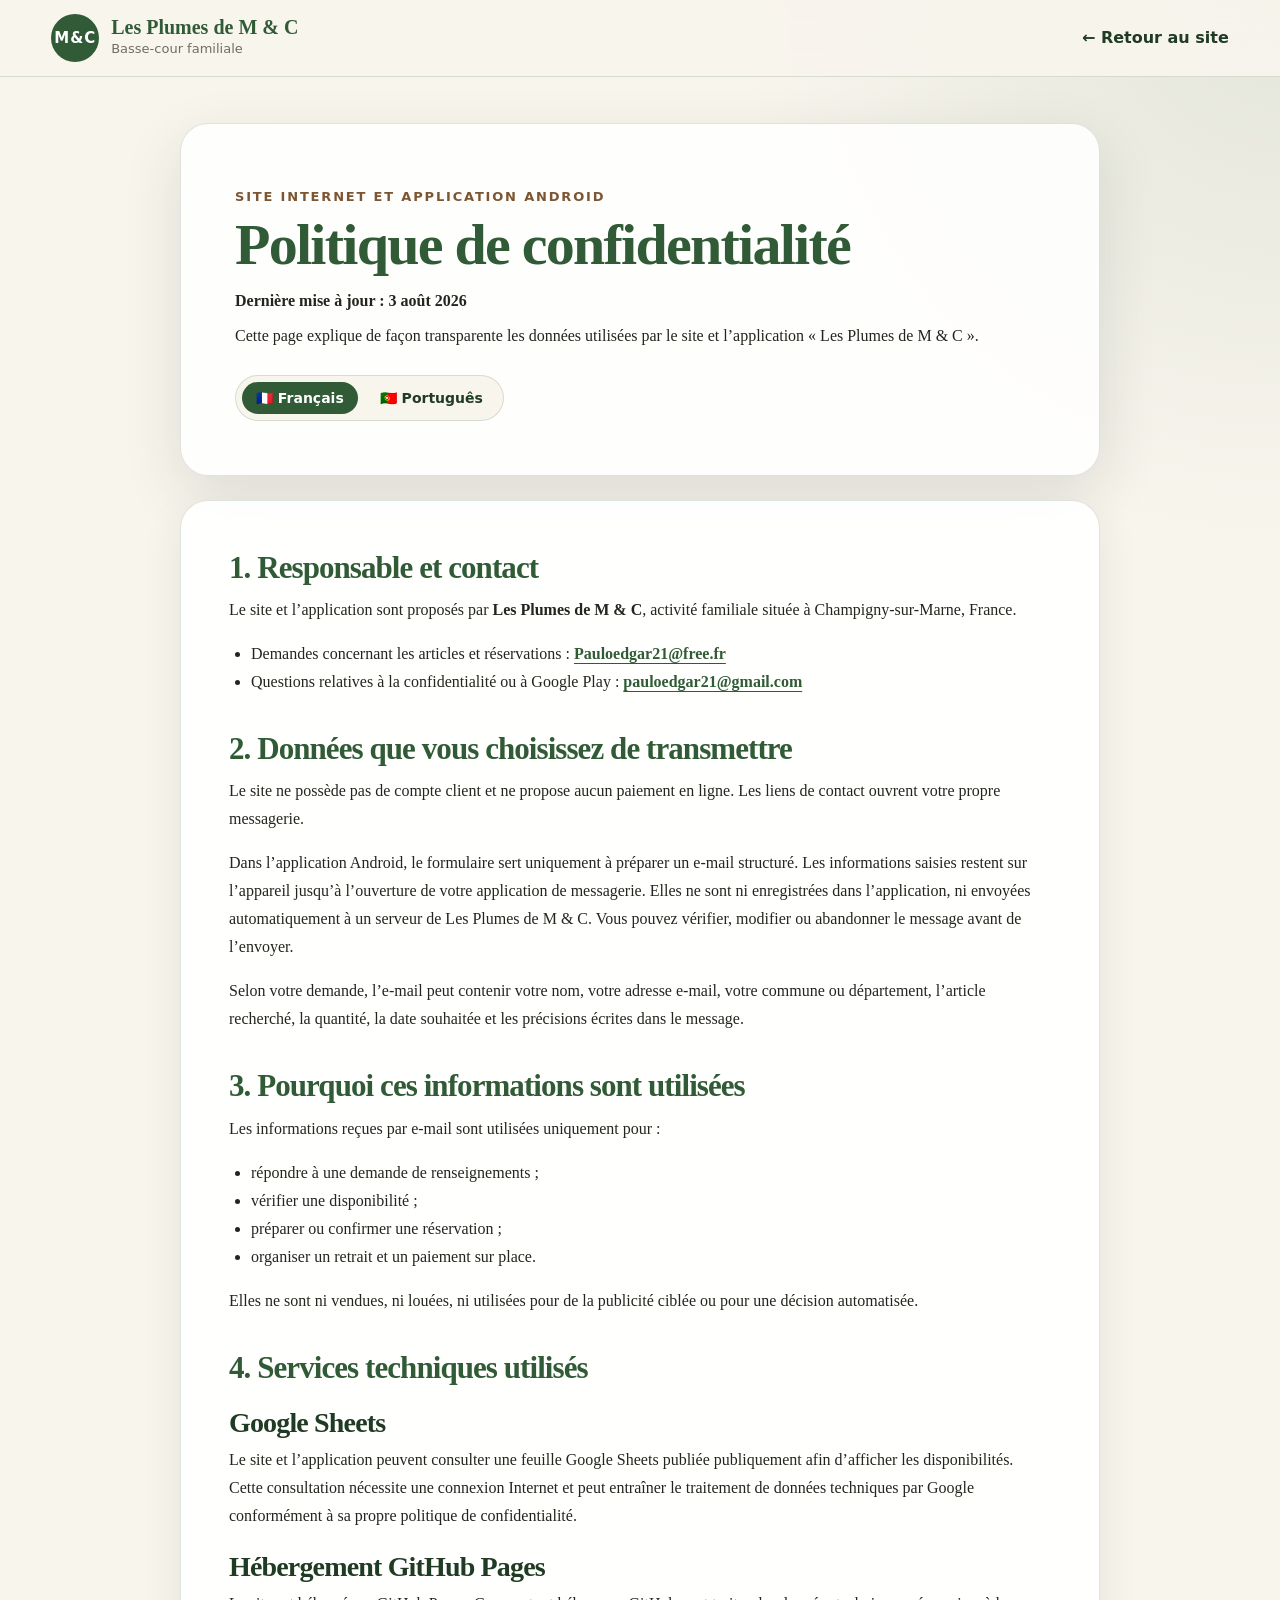
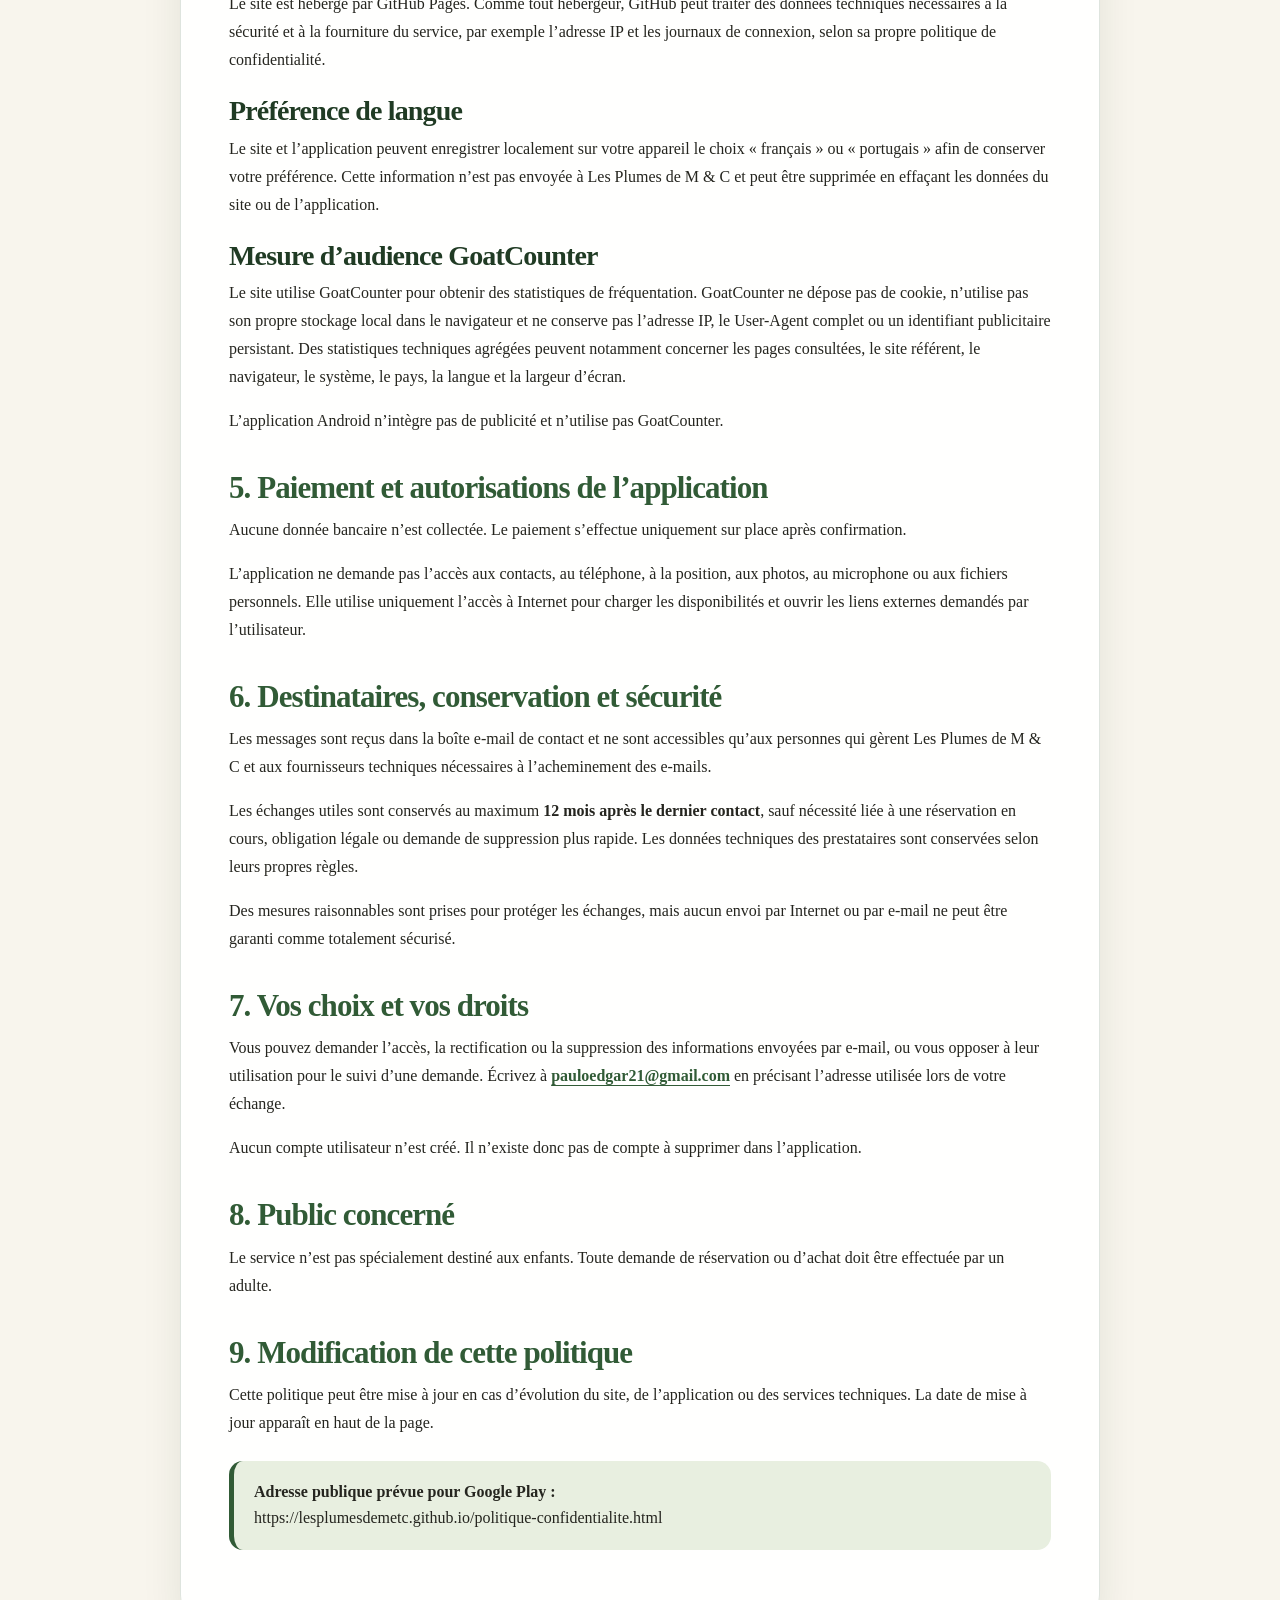
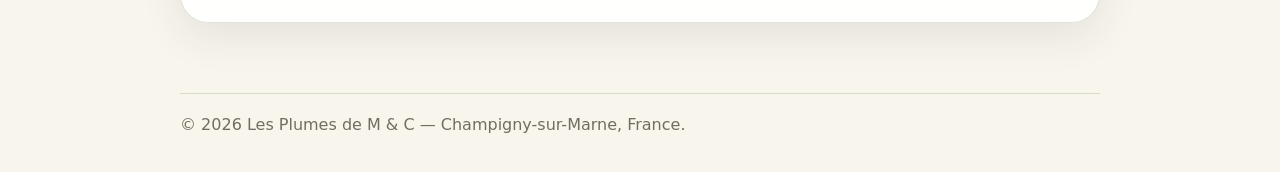
==== politique-confidentialite.html @ 10480d63 "Add files via upload politique de confidentialité" ====
<!doctype html>
<html lang="fr">
<head>
  <meta charset="utf-8">
  <meta name="viewport" content="width=device-width, initial-scale=1">
  <meta name="theme-color" content="#315b36">
  <title>Politique de confidentialité | Les Plumes de M & C</title>
  <meta name="description" content="Politique de confidentialité du site et de l’application Android Les Plumes de M & C.">
  <link rel="canonical" href="https://lesplumesdemetc.github.io/politique-confidentialite.html">
  <link rel="icon" href="assets/icons/favicon.png">
  <link rel="stylesheet" href="style.css">
</head>
<body class="privacy-body">
  <header class="site-header privacy-header">
    <a class="brand" href="index.html" aria-label="Retour au site Les Plumes de M & C">
      <span class="brand-mark">M&amp;C</span>
      <span>
        <strong>Les Plumes de M &amp; C</strong>
        <em>Basse-cour familiale</em>
      </span>
    </a>
    <a class="privacy-back-link" href="index.html">← Retour au site</a>
  </header>

  <main class="privacy-main">
    <section class="privacy-hero">
      <p class="eyebrow">Site internet et application Android</p>
      <h1>Politique de confidentialité</h1>
      <p><strong>Dernière mise à jour : 3 août 2026</strong></p>
      <p>Cette page explique de façon transparente les données utilisées par le site et l’application « Les Plumes de M &amp; C ».</p>
      <div class="privacy-language-switcher" aria-label="Choix de la langue">
        <button type="button" class="active" data-privacy-lang="fr" aria-pressed="true">🇫🇷 Français</button>
        <button type="button" data-privacy-lang="pt" aria-pressed="false">🇵🇹 Português</button>
      </div>
    </section>

    <article class="privacy-content privacy-section" data-privacy-section="fr">
      <h2>1. Responsable et contact</h2>
      <p>Le site et l’application sont proposés par <strong>Les Plumes de M &amp; C</strong>, activité familiale située à Champigny-sur-Marne, France.</p>
      <ul>
        <li>Demandes concernant les articles et réservations : <a href="mailto:Pauloedgar21@free.fr">Pauloedgar21@free.fr</a></li>
        <li>Questions relatives à la confidentialité ou à Google Play : <a href="mailto:pauloedgar21@gmail.com">pauloedgar21@gmail.com</a></li>
      </ul>

      <h2>2. Données que vous choisissez de transmettre</h2>
      <p>Le site ne possède pas de compte client et ne propose aucun paiement en ligne. Les liens de contact ouvrent votre propre messagerie.</p>
      <p>Dans l’application Android, le formulaire sert uniquement à préparer un e-mail structuré. Les informations saisies restent sur l’appareil jusqu’à l’ouverture de votre application de messagerie. Elles ne sont ni enregistrées dans l’application, ni envoyées automatiquement à un serveur de Les Plumes de M &amp; C. Vous pouvez vérifier, modifier ou abandonner le message avant de l’envoyer.</p>
      <p>Selon votre demande, l’e-mail peut contenir votre nom, votre adresse e-mail, votre commune ou département, l’article recherché, la quantité, la date souhaitée et les précisions écrites dans le message.</p>

      <h2>3. Pourquoi ces informations sont utilisées</h2>
      <p>Les informations reçues par e-mail sont utilisées uniquement pour :</p>
      <ul>
        <li>répondre à une demande de renseignements ;</li>
        <li>vérifier une disponibilité ;</li>
        <li>préparer ou confirmer une réservation ;</li>
        <li>organiser un retrait et un paiement sur place.</li>
      </ul>
      <p>Elles ne sont ni vendues, ni louées, ni utilisées pour de la publicité ciblée ou pour une décision automatisée.</p>

      <h2>4. Services techniques utilisés</h2>
      <h3>Google Sheets</h3>
      <p>Le site et l’application peuvent consulter une feuille Google Sheets publiée publiquement afin d’afficher les disponibilités. Cette consultation nécessite une connexion Internet et peut entraîner le traitement de données techniques par Google conformément à sa propre politique de confidentialité.</p>

      <h3>Hébergement GitHub Pages</h3>
      <p>Le site est hébergé par GitHub Pages. Comme tout hébergeur, GitHub peut traiter des données techniques nécessaires à la sécurité et à la fourniture du service, par exemple l’adresse IP et les journaux de connexion, selon sa propre politique de confidentialité.</p>

      <h3>Préférence de langue</h3>
      <p>Le site et l’application peuvent enregistrer localement sur votre appareil le choix « français » ou « portugais » afin de conserver votre préférence. Cette information n’est pas envoyée à Les Plumes de M &amp; C et peut être supprimée en effaçant les données du site ou de l’application.</p>

      <h3>Mesure d’audience GoatCounter</h3>
      <p>Le site utilise GoatCounter pour obtenir des statistiques de fréquentation. GoatCounter ne dépose pas de cookie, n’utilise pas son propre stockage local dans le navigateur et ne conserve pas l’adresse IP, le User-Agent complet ou un identifiant publicitaire persistant. Des statistiques techniques agrégées peuvent notamment concerner les pages consultées, le site référent, le navigateur, le système, le pays, la langue et la largeur d’écran.</p>
      <p>L’application Android n’intègre pas de publicité et n’utilise pas GoatCounter.</p>

      <h2>5. Paiement et autorisations de l’application</h2>
      <p>Aucune donnée bancaire n’est collectée. Le paiement s’effectue uniquement sur place après confirmation.</p>
      <p>L’application ne demande pas l’accès aux contacts, au téléphone, à la position, aux photos, au microphone ou aux fichiers personnels. Elle utilise uniquement l’accès à Internet pour charger les disponibilités et ouvrir les liens externes demandés par l’utilisateur.</p>

      <h2>6. Destinataires, conservation et sécurité</h2>
      <p>Les messages sont reçus dans la boîte e-mail de contact et ne sont accessibles qu’aux personnes qui gèrent Les Plumes de M &amp; C et aux fournisseurs techniques nécessaires à l’acheminement des e-mails.</p>
      <p>Les échanges utiles sont conservés au maximum <strong>12 mois après le dernier contact</strong>, sauf nécessité liée à une réservation en cours, obligation légale ou demande de suppression plus rapide. Les données techniques des prestataires sont conservées selon leurs propres règles.</p>
      <p>Des mesures raisonnables sont prises pour protéger les échanges, mais aucun envoi par Internet ou par e-mail ne peut être garanti comme totalement sécurisé.</p>

      <h2>7. Vos choix et vos droits</h2>
      <p>Vous pouvez demander l’accès, la rectification ou la suppression des informations envoyées par e-mail, ou vous opposer à leur utilisation pour le suivi d’une demande. Écrivez à <a href="mailto:pauloedgar21@gmail.com?subject=Demande%20relative%20aux%20donn%C3%A9es%20personnelles">pauloedgar21@gmail.com</a> en précisant l’adresse utilisée lors de votre échange.</p>
      <p>Aucun compte utilisateur n’est créé. Il n’existe donc pas de compte à supprimer dans l’application.</p>

      <h2>8. Public concerné</h2>
      <p>Le service n’est pas spécialement destiné aux enfants. Toute demande de réservation ou d’achat doit être effectuée par un adulte.</p>

      <h2>9. Modification de cette politique</h2>
      <p>Cette politique peut être mise à jour en cas d’évolution du site, de l’application ou des services techniques. La date de mise à jour apparaît en haut de la page.</p>

      <div class="privacy-callout">
        <strong>Adresse publique prévue pour Google Play :</strong><br>
        https://lesplumesdemetc.github.io/politique-confidentialite.html
      </div>
    </article>

    <article class="privacy-content privacy-section" data-privacy-section="pt" lang="pt" hidden>
      <h2>1. Responsável e contactos</h2>
      <p>O site e a aplicação são disponibilizados por <strong>Les Plumes de M &amp; C</strong>, uma atividade familiar situada em Champigny-sur-Marne, França.</p>
      <ul>
        <li>Pedidos sobre artigos e reservas: <a href="mailto:Pauloedgar21@free.fr">Pauloedgar21@free.fr</a></li>
        <li>Questões de privacidade ou Google Play: <a href="mailto:pauloedgar21@gmail.com">pauloedgar21@gmail.com</a></li>
      </ul>

      <h2>2. Dados que decide transmitir</h2>
      <p>O site não cria contas de cliente e não permite pagamentos online. Os links de contacto abrem a sua própria aplicação de e-mail.</p>
      <p>Na aplicação Android, o formulário serve apenas para preparar um e-mail estruturado. Os dados introduzidos permanecem no dispositivo até à abertura da sua aplicação de e-mail. Não são guardados na aplicação nem enviados automaticamente para um servidor de Les Plumes de M &amp; C. Pode rever, alterar ou cancelar a mensagem antes de a enviar.</p>
      <p>Conforme o pedido, o e-mail pode conter o seu nome, endereço de e-mail, localidade ou departamento, artigo pretendido, quantidade, data desejada e as informações escritas na mensagem.</p>

      <h2>3. Utilização das informações</h2>
      <p>As informações recebidas por e-mail são utilizadas apenas para responder, verificar disponibilidades, preparar ou confirmar uma reserva e organizar a recolha e o pagamento no local.</p>
      <p>Não são vendidas, alugadas, utilizadas para publicidade direcionada ou para decisões automatizadas.</p>

      <h2>4. Serviços técnicos utilizados</h2>
      <h3>Google Sheets</h3>
      <p>O site e a aplicação podem consultar uma folha Google Sheets publicada para apresentar as disponibilidades. Esta consulta exige Internet e pode envolver o tratamento de dados técnicos pela Google segundo a sua própria política de privacidade.</p>

      <h3>GitHub Pages</h3>
      <p>O site está alojado no GitHub Pages. O GitHub pode tratar dados técnicos necessários ao funcionamento e à segurança do serviço, como o endereço IP e registos de ligação, segundo a sua própria política.</p>

      <h3>Preferência de idioma</h3>
      <p>O site e a aplicação podem guardar localmente no seu dispositivo a escolha « francês » ou « português » para conservar a preferência. Esta informação não é enviada para Les Plumes de M &amp; C e pode ser eliminada apagando os dados do site ou da aplicação.</p>

      <h3>Estatísticas GoatCounter</h3>
      <p>O site utiliza GoatCounter para estatísticas de visitas. GoatCounter não coloca cookies, não utiliza o seu próprio armazenamento local no navegador e não conserva o endereço IP, o User-Agent completo ou um identificador publicitário persistente. As estatísticas técnicas agregadas podem incluir páginas consultadas, referência, navegador, sistema, país, idioma e largura do ecrã.</p>
      <p>A aplicação Android não contém publicidade e não utiliza GoatCounter.</p>

      <h2>5. Pagamento e permissões</h2>
      <p>Não são recolhidos dados bancários. O pagamento é efetuado apenas no local após confirmação.</p>
      <p>A aplicação não pede acesso aos contactos, telefone, localização, fotografias, microfone ou ficheiros pessoais. Utiliza Internet apenas para carregar disponibilidades e abrir ligações solicitadas pelo utilizador.</p>

      <h2>6. Destinatários, conservação e segurança</h2>
      <p>As mensagens são recebidas na caixa de e-mail de contacto e apenas ficam acessíveis às pessoas que gerem Les Plumes de M &amp; C e aos prestadores técnicos necessários ao envio dos e-mails.</p>
      <p>As trocas úteis são conservadas no máximo durante <strong>12 meses após o último contacto</strong>, salvo reserva em curso, obrigação legal ou pedido de eliminação mais rápido. Os prestadores conservam dados técnicos segundo as suas próprias regras.</p>
      <p>São tomadas medidas razoáveis de proteção, mas nenhuma transmissão pela Internet ou por e-mail pode ser garantida como totalmente segura.</p>

      <h2>7. Os seus direitos</h2>
      <p>Pode pedir acesso, correção ou eliminação das informações enviadas por e-mail, ou opor-se à sua utilização para acompanhar um pedido. Escreva para <a href="mailto:pauloedgar21@gmail.com?subject=Pedido%20sobre%20dados%20pessoais">pauloedgar21@gmail.com</a>, indicando o endereço utilizado no contacto.</p>
      <p>Não é criada qualquer conta de utilizador, pelo que não existe uma conta a eliminar na aplicação.</p>

      <h2>8. Público</h2>
      <p>O serviço não é especialmente destinado a crianças. Qualquer reserva ou compra deve ser feita por um adulto.</p>

      <h2>9. Alterações</h2>
      <p>Esta política pode ser atualizada quando o site, a aplicação ou os serviços técnicos forem alterados. A data da atualização encontra-se no início da página.</p>

      <div class="privacy-callout">
        <strong>Endereço público previsto para o Google Play:</strong><br>
        https://lesplumesdemetc.github.io/politique-confidentialite.html
      </div>
    </article>
  </main>

  <footer class="privacy-footer">
    © <span id="privacy-year"></span> Les Plumes de M &amp; C — Champigny-sur-Marne, France.
  </footer>

  <script>
    (() => {
      const buttons = document.querySelectorAll('[data-privacy-lang]');
      const sections = document.querySelectorAll('[data-privacy-section]');
      const stored = localStorage.getItem('les-plumes-lang');
      const initial = stored === 'pt' ? 'pt' : 'fr';

      function showLanguage(lang) {
        document.documentElement.lang = lang;
        sections.forEach((section) => {
          section.hidden = section.dataset.privacySection !== lang;
        });
        buttons.forEach((button) => {
          const active = button.dataset.privacyLang === lang;
          button.classList.toggle('active', active);
          button.setAttribute('aria-pressed', String(active));
        });
      }

      buttons.forEach((button) => {
        button.addEventListener('click', () => {
          const lang = button.dataset.privacyLang;
          localStorage.setItem('les-plumes-lang', lang);
          showLanguage(lang);
        });
      });

      const year = document.querySelector('#privacy-year');
      if (year) year.textContent = new Date().getFullYear();
      showLanguage(initial);
    })();
  </script>
</body>
</html>
---- style.css ----
/* Les Plumes de M & C — version finale bilingue */
:root {
  --green: #315b36;
  --green-dark: #203b24;
  --green-soft: #e8efe0;
  --green-fade: rgba(49, 91, 54, 0.08);
  --cream: #f8f5ed;
  --cream-2: #efe8d9;
  --brown: #7c5532;
  --text: #25251f;
  --muted: #706d62;
  --white: #ffffff;
  --border: rgba(49, 91, 54, 0.16);
  --shadow: 0 20px 60px rgba(27, 42, 25, 0.12);
  --radius: 28px;
  --max: 1160px;
}
* { box-sizing: border-box; }
html { scroll-behavior: smooth; }
body {
  margin: 0;
  font-family: ui-serif, Georgia, "Times New Roman", serif;
  color: var(--text);
  background: var(--cream);
  line-height: 1.65;
  cursor: url("assets/icons/chick-cursor.png") 8 8, auto;
}
img { display: block; max-width: 100%; }
a, button, .gallery img, .race-card img, .eggs-photo img, .stamp-card img {
  cursor: url("assets/icons/chick-cursor.png") 8 8, pointer;
}
a { color: inherit; }
.skip-link {
  position: absolute; left: -999px; top: 12px; z-index: 999;
  padding: 10px 14px; background: var(--green); color: var(--white); border-radius: 999px;
}
.skip-link:focus { left: 12px; }
.site-header {
  position: sticky; top: 0; z-index: 30;
  display: flex; align-items: center; justify-content: space-between; gap: 20px;
  padding: 14px clamp(18px, 4vw, 54px);
  background: rgba(248, 245, 237, 0.92);
  border-bottom: 1px solid var(--border);
  backdrop-filter: blur(14px);
}
.brand { display: inline-flex; align-items: center; gap: 12px; min-width: 0; text-decoration: none; }
.brand-mark {
  display: grid; place-items: center; width: 48px; height: 48px; border-radius: 50%;
  color: var(--white); background: var(--green);
  font: 800 15px/1 ui-sans-serif, system-ui, sans-serif; letter-spacing: 0.06em;
}
.brand strong, .brand em { display: block; }
.brand strong { color: var(--green); font-size: 20px; line-height: 1.1; }
.brand em {
  color: var(--muted); font-size: 13px; font-style: normal;
  font-family: ui-sans-serif, system-ui, sans-serif;
}
.header-tools { display: flex; align-items: center; gap: 14px; }
.site-nav {
  display: flex; align-items: center; gap: 8px;
  font-family: ui-sans-serif, system-ui, sans-serif;
}
.site-nav a {
  padding: 9px 12px; border-radius: 999px; color: var(--green-dark);
  text-decoration: none; font-size: 14px; font-weight: 700;
}
.site-nav a:hover { background: var(--green-soft); }
.language-switcher {
  display: inline-flex; align-items: center; gap: 8px; padding: 6px;
  border: 1px solid var(--border); border-radius: 999px; background: rgba(255,255,255,0.7);
}
.lang-btn {
  border: 0; background: transparent; color: var(--green-dark);
  padding: 8px 12px; border-radius: 999px; font: 700 14px/1 ui-sans-serif, system-ui, sans-serif;
}
.lang-btn.active { background: var(--green); color: var(--white); }
.nav-toggle {
  display: none; border: 1px solid var(--border); border-radius: 999px;
  background: var(--white); color: var(--green-dark); padding: 9px 14px; font-weight: 800;
}
.hero {
  position: relative; min-height: calc(100vh - 77px); display: grid; place-items: center;
  overflow: hidden; color: var(--white);
}
.hero-bg, .hero-overlay { position: absolute; inset: 0; }
.hero-bg {
  background-image: url("assets/img/hero-poulailler.jpg");
  background-size: cover; background-position: center; transform: scale(1.02);
}
.hero-overlay {
  background: linear-gradient(90deg, rgba(23, 43, 24, 0.86), rgba(23, 43, 24, 0.58) 48%, rgba(23, 43, 24, 0.20)),
              linear-gradient(0deg, rgba(20, 32, 18, 0.25), rgba(20, 32, 18, 0.25));
}
.hero-content { position: relative; z-index: 1; width: min(var(--max), calc(100% - 40px)); padding: 78px 0; }
.eyebrow {
  margin: 0 0 10px; color: var(--brown);
  font-family: ui-sans-serif, system-ui, sans-serif; font-size: 13px; font-weight: 900;
  letter-spacing: 0.14em; text-transform: uppercase;
}
.hero .eyebrow { color: #f2d3a6; }
h1, h2, h3, p { margin-top: 0; }
h1, h2, h3 { line-height: 1.08; letter-spacing: -0.03em; }
h1 {
  max-width: 760px; margin-bottom: 22px; font-size: clamp(36px, 5.5vw, 68px);
}
h1 span { display: block; }
h2 { margin-bottom: 18px; color: var(--green); font-size: clamp(30px, 4.4vw, 54px); }
h3 { color: var(--green-dark); font-size: 28px; }
.lead {
  max-width: 650px; margin-bottom: 30px; color: rgba(255, 255, 255, 0.92); font-size: clamp(18px, 2.6vw, 25px);
}
.button {
  display: inline-flex; align-items: center; justify-content: center; min-height: 48px;
  padding: 13px 22px; border-radius: 999px; background: var(--white); color: var(--green-dark);
  text-decoration: none; font-family: ui-sans-serif, system-ui, sans-serif; font-weight: 900;
  box-shadow: 0 12px 35px rgba(0, 0, 0, 0.12);
}
.button:hover { transform: translateY(-1px); }
.button-light {
  background: rgba(255, 255, 255, 0.14); color: var(--white);
  border: 1px solid rgba(255, 255, 255, 0.35); box-shadow: none;
}
.hero-actions { display: flex; flex-wrap: wrap; gap: 12px; }
.section { width: min(var(--max), calc(100% - 40px)); margin: 0 auto; padding: 92px 0; }
.section-heading { max-width: 760px; margin-bottom: 30px; }
.section-heading.centered { margin-left: auto; margin-right: auto; text-align: center; }
.races-heading h2 { margin-bottom: 8px; font-size: clamp(34px, 5vw, 60px); }
.story-grid, .contact-section, .split-section {
  display: grid; grid-template-columns: minmax(0, 1.3fr) minmax(280px, 0.8fr); gap: 34px; align-items: center;
}
.story-text, .stamp-card, .race-card, .table-card, .advice-grid article, .contact-card {
  border: 1px solid var(--border); border-radius: var(--radius); background: rgba(255, 255, 255, 0.75); box-shadow: var(--shadow);
}
.story-text { padding: 42px; font-size: clamp(18px, 2vw, 21px); }
.trust-row {
  display: flex; flex-wrap: wrap; gap: 10px; margin-top: 28px;
  font-family: ui-sans-serif, system-ui, sans-serif;
}
.trust-row span {
  display: inline-flex; align-items: center; padding: 10px 14px; border-radius: 999px;
  background: var(--green-soft); color: var(--green-dark); font-weight: 800;
}
.stamp-card { padding: 24px; }
.stamp-card img {
  width: 100%; max-width: 360px; margin: 0 auto 16px; border-radius: 24px; background: #fff;
}
.stamp-card figcaption { color: var(--muted); text-align: center; }
.race-grid { display: grid; grid-template-columns: repeat(3, minmax(0, 1fr)); gap: 26px; }
.race-card { overflow: hidden; }
.race-card img { width: 100%; height: 330px; object-fit: cover; }
.race-content { padding: 28px; }
.race-label {
  margin-bottom: 10px; color: var(--brown); font-family: ui-sans-serif, system-ui, sans-serif;
  text-transform: uppercase; letter-spacing: 0.12em; font-size: 13px; font-weight: 900;
}
.race-card p:not(.race-label) { font-size: 20px; }
.race-card.featured { background: linear-gradient(135deg, #18361e, var(--green)); color: var(--white); }
.race-card.featured h3, .race-card.featured .race-label { color: #fff; }
.race-card.featured p:not(.race-label) { color: rgba(255,255,255,0.95); }
.split-text p, .split-text li { font-size: clamp(18px, 2vw, 21px); }
.clean-list { padding-left: 18px; }
.note { color: var(--muted); }
.eggs-photo-layout {
  display: grid; grid-template-columns: 1fr 1fr; gap: 16px; align-items: stretch;
}
.eggs-photo {
  margin: 0; overflow: hidden; border-radius: 24px; border: 1px solid var(--border); background: #fff; box-shadow: var(--shadow);
}
.eggs-photo img { width: 100%; height: 100%; object-fit: cover; }
.eggs-photo.large { min-height: 360px; }
.eggs-photo.small { grid-column: 1 / -1; max-width: 240px; justify-self: center; }
.eggs-photo.small img { height: 260px; }
.eggs-photo figcaption {
  padding: 12px 14px; font-family: ui-sans-serif, system-ui, sans-serif; font-weight: 700; color: var(--green-dark);
}
.availability-meta {
  display: flex; flex-wrap: wrap; justify-content: space-between; gap: 16px; align-items: center; margin-bottom: 18px;
}
.availability-meta span, .availability-meta a { font-family: ui-sans-serif, system-ui, sans-serif; }
.availability-meta a { color: var(--green); font-weight: 800; }
.table-card { overflow: hidden; }
table { width: 100%; border-collapse: collapse; }
thead { background: var(--green); color: var(--white); }
th, td { padding: 18px 20px; text-align: left; border-bottom: 1px solid rgba(49, 91, 54, 0.12); }
tr:last-child td { border-bottom: 0; }
.status {
  display: inline-flex; align-items: center; padding: 8px 14px; border-radius: 999px;
  font-family: ui-sans-serif, system-ui, sans-serif; font-size: 14px; font-weight: 900;
}
.status.disponible { background: #dcebd1; color: #204b20; }
.status.confirmer { background: #ece5da; color: #674b2a; }
.status.indisponible { background: #efdfdf; color: #7c2e2e; }
.gallery { display: grid; grid-template-columns: repeat(3, minmax(0, 1fr)); gap: 18px; }
.gallery figure {
  margin: 0; overflow: hidden; border-radius: 24px; border: 1px solid var(--border); background: #fff; box-shadow: var(--shadow);
}
.gallery figure.wide { grid-column: span 2; }
.gallery img { width: 100%; height: 300px; object-fit: cover; }
.gallery figure.show-full img { height: 360px; object-fit: contain; object-position: center; background: #f7f2e9; }
.gallery figcaption {
  padding: 12px 14px; font-family: ui-sans-serif, system-ui, sans-serif; font-weight: 700; color: var(--green-dark);
}
.advice-section { padding-top: 70px; }
.advice-grid { display: grid; grid-template-columns: repeat(3, minmax(0, 1fr)); gap: 20px; }
.advice-grid article { padding: 28px; }
.advice-grid p { margin-bottom: 0; }
.contact-section {
  width: min(var(--max), calc(100% - 40px)); margin: 0 auto; padding: 92px 0;
  color: var(--white);
}
.contact-section > div:first-child {
  padding: 10px 0;
}
.contact-section {
  background: linear-gradient(135deg, #16341c, #224d29); border-radius: var(--radius); padding-inline: 34px;
}
.contact-card { padding: 34px; background: rgba(255,255,255,0.95); color: var(--text); }
.contact-card p { font-size: 18px; }
.playground {
  position: relative; overflow: hidden; width: min(var(--max), calc(100% - 40px)); margin: 0 auto 10px; height: 120px;
}
.playground-inner {
  position: absolute; inset: 0; border-top: 2px dashed rgba(124,85,50,0.24);
}
.decor-egg, .play-chick { position: absolute; display: block; }
.decor-egg {
  width: 22px; height: 30px; border-radius: 50% 50% 46% 46% / 58% 58% 42% 42%;
  background: radial-gradient(circle at 35% 25%, #fff5de, #ecd2a5 60%, #d0a96e 100%);
  box-shadow: 0 8px 14px rgba(0,0,0,0.12);
}
.egg-a { left: 18%; bottom: 18px; }
.egg-b { right: 20%; bottom: 14px; }
.play-chick {
  width: 30px; height: 30px; border-radius: 50%; background: #ffd95a;
  box-shadow: inset -4px -6px 0 rgba(237, 181, 0, 0.35), 0 6px 10px rgba(0,0,0,0.12);
  bottom: 20px; animation: hop 5s ease-in-out infinite;
}
.play-chick::before, .play-chick::after { content: ""; position: absolute; }
.play-chick::before {
  width: 14px; height: 12px; border-radius: 50%; background: #ffe77d; left: 8px; top: -6px;
  box-shadow: inset -2px -3px 0 rgba(237,181,0,0.3);
}
.play-chick::after {
  width: 7px; height: 7px; background: #f3a23a; clip-path: polygon(0 50%, 100% 0, 100% 100%); right: 1px; top: 7px;
}
.play-chick.c1 { left: 8%; animation-delay: 0s; }
.play-chick.c2 { left: 28%; animation-delay: 1s; }
.play-chick.c3 { left: 44%; animation-delay: 0.5s; }
.play-chick.c4 { left: 63%; animation-delay: 1.8s; }
.play-chick.c5 { left: 79%; animation-delay: 0.9s; }
@keyframes hop {
  0%, 100% { transform: translateY(0) translateX(0) scale(1); }
  15% { transform: translateY(-12px) translateX(10px) scale(1.03); }
  30% { transform: translateY(0) translateX(20px) scale(1); }
  45% { transform: translateY(-8px) translateX(10px) scale(1.02); }
  60% { transform: translateY(0) translateX(0) scale(1); }
  75% { transform: translateY(-10px) translateX(-8px) scale(1.03); }
}
.lightbox {
  position: fixed; inset: 0; display: none; place-items: center; padding: 24px;
  background: rgba(17, 28, 18, 0.84); z-index: 60;
}
.lightbox.is-open { display: grid; }
.lightbox-image {
  max-width: min(92vw, 1200px); max-height: 78vh; border-radius: 20px; box-shadow: 0 20px 60px rgba(0,0,0,0.35);
}
.lightbox-caption { color: #fff; text-align: center; margin: 14px 0 0; max-width: 760px; }
.lightbox-close {
  position: absolute; top: 18px; right: 22px; border: 0; background: rgba(255,255,255,0.14); color: #fff;
  width: 48px; height: 48px; border-radius: 50%; font-size: 30px;
}
.site-footer {
  display: flex; justify-content: space-between; gap: 20px; align-items: center;
  width: min(var(--max), calc(100% - 40px)); margin: 0 auto 32px; padding-top: 18px;
  border-top: 1px solid var(--border);
  font-family: ui-sans-serif, system-ui, sans-serif; color: var(--muted);
}
@media (max-width: 980px) {
  .header-tools { gap: 10px; }
  .site-nav {
    position: absolute; top: calc(100% + 10px); right: 20px; left: 20px; display: none; flex-direction: column;
    align-items: stretch; padding: 14px; background: rgba(248,245,237,0.98); border: 1px solid var(--border);
    border-radius: 22px; box-shadow: var(--shadow);
  }
  .site-nav.is-open { display: flex; }
  .nav-toggle { display: inline-flex; }
  .site-header { align-items: flex-start; }
  .header-tools { flex-wrap: wrap; justify-content: flex-end; }
  .story-grid, .contact-section, .split-section, .race-grid, .advice-grid { grid-template-columns: 1fr; }
  .gallery { grid-template-columns: 1fr 1fr; }
  .gallery figure.wide { grid-column: auto; }
  .eggs-photo-layout { grid-template-columns: 1fr; }
  .eggs-photo.large { min-height: 340px; }
}
@media (max-width: 700px) {
  .site-header { flex-direction: column; align-items: stretch; }
  .brand { justify-content: center; }
  .header-tools { justify-content: center; }
  .site-footer { flex-direction: column; align-items: flex-start; }
  .story-text, .stamp-card, .contact-card, .race-content, .advice-grid article { padding: 22px; }
  .section, .contact-section { padding-top: 72px; padding-bottom: 72px; }
  .gallery { grid-template-columns: 1fr; }
  .gallery img { height: 260px; }
  .playground { height: 90px; }
  .play-chick { width: 24px; height: 24px; }
  .contact-section { padding-inline: 22px; }
}


.story .section-heading h2 { margin-bottom: 10px; }
.story .section-heading .eyebrow { margin-bottom: 8px; }
.gallery-heading .gallery-kicker { font-size: clamp(18px, 2.2vw, 24px); margin-bottom: 6px; }
.gallery-heading .gallery-title { font-size: clamp(26px, 4vw, 44px); }
.eggs-photo img { object-position: center center; }
.eggs-photo.large img { height: 100%; object-fit: cover; }
.eggs-photo.large figcaption { text-align: center; }
.eggs-photo.small img { object-fit: cover; object-position: center; }
.payment-block { margin-bottom: 0; }
.payment-emphasis { display: inline-block; margin-top: 8px; }
.hatchery { padding-top: 28px; padding-bottom: 82px; }
.hatchery-row {
  display: flex; justify-content: center; align-items: end; gap: 22px; flex-wrap: wrap;
  min-height: 132px; border-top: 2px dashed rgba(124,85,50,0.22); padding-top: 26px;
}
.hatching-egg {
  position: relative; width: 74px; height: 92px; display: inline-block;
  background: linear-gradient(180deg, #fffaf1 0%, #f0dec0 68%, #dec098 100%);
  border-radius: 50% 50% 45% 45% / 58% 58% 42% 42%;
  box-shadow: inset 0 -6px 10px rgba(181,138,87,0.22), 0 10px 20px rgba(0,0,0,0.08);
  animation: eggWobble 5.4s ease-in-out infinite;
}
.hatching-egg::before,
.hatching-egg::after {
  content: ""; position: absolute; left: 50%; transform: translateX(-50%);
}
.hatching-egg::before {
  top: 38px; width: 56px; height: 18px;
  background: linear-gradient(180deg, rgba(132,98,63,0.22), rgba(132,98,63,0.05));
  clip-path: polygon(0 56%, 10% 24%, 22% 56%, 34% 16%, 47% 60%, 58% 18%, 70% 58%, 82% 20%, 100% 56%, 100% 100%, 0 100%);
}
.hatching-egg::after {
  bottom: -6px; width: 66px; height: 38px;
  background: linear-gradient(180deg, #f1dfc1, #d9bc93);
  clip-path: polygon(0 62%, 9% 40%, 19% 60%, 30% 34%, 44% 64%, 57% 34%, 69% 60%, 82% 39%, 100% 62%, 100% 100%, 0 100%);
  border-radius: 0 0 30px 30px;
}
.chick-head {
  position: absolute; left: 50%; top: 22px; width: 34px; height: 28px; transform: translateX(-50%);
  background: #ffd95a; border-radius: 50%; box-shadow: inset -4px -5px 0 rgba(237,181,0,0.25);
  animation: chickPeek 5.4s ease-in-out infinite;
}
.chick-head::before {
  content: ""; position: absolute; right: -6px; top: 10px; width: 10px; height: 10px;
  background: #f3a23a; clip-path: polygon(0 50%, 100% 0, 100% 100%);
}
.chick-head::after {
  content: ""; position: absolute; right: 8px; top: 8px; width: 4px; height: 4px; border-radius: 50%; background: #24331f;
}
.egg-one { animation-delay: 0s; } .egg-one .chick-head { animation-delay: 0s; }
.egg-two { animation-delay: .8s; } .egg-two .chick-head { animation-delay: .8s; }
.egg-three { animation-delay: 1.5s; } .egg-three .chick-head { animation-delay: 1.5s; }
.egg-four { animation-delay: 2.2s; } .egg-four .chick-head { animation-delay: 2.2s; }
.egg-five { animation-delay: 3s; } .egg-five .chick-head { animation-delay: 3s; }
@keyframes eggWobble {
  0%, 100% { transform: rotate(0deg) translateY(0); }
  10% { transform: rotate(-4deg) translateY(0); }
  20% { transform: rotate(4deg) translateY(-1px); }
  30% { transform: rotate(-3deg) translateY(0); }
  40% { transform: rotate(3deg) translateY(-1px); }
  55%, 90% { transform: rotate(0deg) translateY(0); }
}
@keyframes chickPeek {
  0%, 12%, 100% { transform: translateX(-50%) translateY(10px); opacity: .78; }
  20%, 38% { transform: translateX(-50%) translateY(-2px); opacity: 1; }
  46%, 90% { transform: translateX(-50%) translateY(6px); opacity: .9; }
}
@media (max-width: 980px) {
  .site-header { align-items: center; }
  .header-tools { width: 100%; justify-content: space-between; }
  .language-switcher { order: 1; }
  .nav-toggle { order: 2; }
  .site-nav { order: 3; }
}
@media (max-width: 700px) {
  .gallery-heading .gallery-kicker { font-size: 16px; }
  .gallery-heading .gallery-title { font-size: clamp(24px, 8vw, 36px); }
  .eggs-photo.small { max-width: 100%; }
  .eggs-photo.small img { height: 230px; }
  .hatching-egg { width: 58px; height: 74px; }
  .chick-head { width: 28px; height: 22px; }
}

@media (max-width: 1050px) and (min-width: 761px) {
  .race-grid { grid-template-columns: repeat(2, minmax(0, 1fr)); }
  .race-grid .race-card:last-child { grid-column: 1 / -1; max-width: 620px; justify-self: center; }
}


/* Ajustements d’affichage des photos — août 2026 */
.eggs-photo.large {
  min-height: 0;
  display: flex;
  flex-direction: column;
}
.eggs-photo.large img {
  display: block;
  width: 100%;
  height: 360px;
  object-fit: contain;
  object-position: center;
  background: #f7f2e9;
}
.eggs-photo figcaption {
  text-align: center;
}
.gallery figure,
.gallery figure.wide {
  grid-column: auto;
}
.gallery img,
.gallery figure.show-full img {
  display: block;
  width: 100%;
  height: 300px;
  object-fit: cover;
  object-position: center;
  background: #f7f2e9;
}
.gallery figcaption {
  text-align: center;
}
@media (max-width: 720px) {
  .eggs-photo.large img { height: 300px; }
}


/* Ordre final et miniatures uniformes — août 2026 */
.eggs-photo-layout {
  grid-template-columns: repeat(3, minmax(0, 1fr));
  align-items: stretch;
}
.eggs-photo.large {
  height: 390px;
}
.eggs-photo.large img {
  height: 320px;
  flex: 0 0 320px;
  object-fit: cover;
  object-position: center;
  background: #f7f2e9;
}
.eggs-photo.large figcaption {
  min-height: 69px;
  display: flex;
  align-items: center;
  justify-content: center;
  text-align: center;
}
.eggs-photo-young {
  grid-column: 2;
}
@media (max-width: 1050px) {
  .eggs-photo-layout { grid-template-columns: repeat(2, minmax(0, 1fr)); }
  .eggs-photo-young { grid-column: auto; }
}
@media (max-width: 720px) {
  .eggs-photo-layout { grid-template-columns: 1fr; }
  .eggs-photo.large { height: auto; }
  .eggs-photo.large img { height: 280px; flex-basis: 280px; }
}

/* Section œufs fécondés : 2 x 2, photos complètes et miniatures uniformes */
.eggs-photo-layout {
  grid-template-columns: repeat(2, minmax(0, 1fr));
  gap: 18px;
}
.eggs-photo.large,
.eggs-photo-young {
  grid-column: auto;
  height: 410px;
}
.eggs-photo.large img,
.eggs-photo-young img {
  display: block;
  width: 100%;
  height: 330px;
  flex: 0 0 330px;
  object-fit: contain;
  object-position: center;
  background: #f7f2e9;
}
.eggs-photo.large figcaption,
.eggs-photo-young figcaption {
  min-height: 79px;
  display: flex;
  align-items: center;
  justify-content: center;
  text-align: center;
}
@media (max-width: 720px) {
  .eggs-photo-layout { grid-template-columns: 1fr; }
  .eggs-photo.large,
  .eggs-photo-young { height: auto; }
  .eggs-photo.large img,
  .eggs-photo-young img { height: 280px; flex-basis: 280px; }
}


/* Finitions photos : miniatures uniformes et sujets entièrement visibles */
.eggs-photo.large,
.eggs-photo-young {
  height: auto;
}
.eggs-photo.large img,
.eggs-photo-young img {
  width: 100%;
  height: auto;
  aspect-ratio: 4 / 3;
  flex: none;
  object-fit: cover;
  object-position: center;
  background: #f7f2e9;
}
.eggs-photo.large figcaption,
.eggs-photo-young figcaption {
  min-height: 68px;
}
.race-card.featured img {
  object-fit: cover;
  object-position: center;
}
@media (max-width: 720px) {
  .eggs-photo.large img,
  .eggs-photo-young img {
    height: auto;
    flex-basis: auto;
  }
}

/* Version finale photos validées — conservation stricte des proportions */
.race-card img,
.eggs-photo img,
.gallery img {
  filter: none !important;
  transform: none;
}
.race-card img,
.eggs-photo.large img,
.eggs-photo-young img {
  object-fit: cover;
  object-position: center;
}
.gallery img,
.gallery figure.show-full img {
  object-fit: cover;
  object-position: center;
}


/* Liens légaux du pied de page */
.footer-links {
  display: flex;
  align-items: center;
  justify-content: flex-end;
  gap: 16px;
  flex-wrap: wrap;
}
.footer-links a {
  color: var(--green-dark);
  font-weight: 750;
  text-underline-offset: 4px;
}
.footer-links a:hover { color: var(--green); }

/* Politique de confidentialité publique */
.privacy-body {
  min-height: 100vh;
  background:
    radial-gradient(circle at top right, rgba(49, 91, 54, 0.10), transparent 34rem),
    var(--cream);
}
.privacy-header {
  position: static;
}
.privacy-main {
  width: min(920px, calc(100% - 36px));
  margin: 46px auto 70px;
}
.privacy-hero {
  padding: clamp(28px, 6vw, 54px);
  border: 1px solid var(--border);
  border-radius: var(--radius);
  background: rgba(255, 255, 255, 0.86);
  box-shadow: var(--shadow);
}
.privacy-hero h1 {
  margin: 6px 0 12px;
  color: var(--green);
  font-size: clamp(34px, 6vw, 58px);
  line-height: 1.05;
}
.privacy-hero p { margin: 8px 0; }
.privacy-language-switcher {
  display: inline-flex;
  gap: 8px;
  margin-top: 18px;
  padding: 6px;
  border: 1px solid var(--border);
  border-radius: 999px;
  background: var(--cream);
}
.privacy-language-switcher button {
  border: 0;
  border-radius: 999px;
  padding: 9px 14px;
  color: var(--green-dark);
  background: transparent;
  font: 800 14px/1 ui-sans-serif, system-ui, sans-serif;
}
.privacy-language-switcher button.active {
  color: var(--white);
  background: var(--green);
}
.privacy-content {
  margin-top: 24px;
  padding: clamp(26px, 5vw, 48px);
  border: 1px solid var(--border);
  border-radius: var(--radius);
  background: rgba(255, 255, 255, 0.94);
  box-shadow: 0 14px 42px rgba(27, 42, 25, 0.09);
}
.privacy-content h2 {
  margin: 34px 0 10px;
  color: var(--green);
  font-size: clamp(23px, 3vw, 31px);
  line-height: 1.2;
}
.privacy-content h2:first-child { margin-top: 0; }
.privacy-content h3 {
  margin: 22px 0 8px;
  color: var(--green-dark);
}
.privacy-content p,
.privacy-content li { line-height: 1.75; }
.privacy-content ul { padding-left: 22px; }
.privacy-content a {
  color: var(--green);
  font-weight: 800;
  text-underline-offset: 4px;
  overflow-wrap: anywhere;
}
.privacy-callout {
  margin: 24px 0;
  padding: 18px 20px;
  border-left: 5px solid var(--green);
  border-radius: 14px;
  background: var(--green-soft);
}
.privacy-back-link {
  display: inline-flex;
  align-items: center;
  gap: 8px;
  color: var(--green-dark);
  font-family: ui-sans-serif, system-ui, sans-serif;
  font-weight: 850;
  text-decoration: none;
}
.privacy-back-link:hover { text-decoration: underline; }
.privacy-section[hidden] { display: none !important; }
.privacy-footer {
  width: min(920px, calc(100% - 36px));
  margin: 0 auto 34px;
  padding-top: 18px;
  border-top: 1px solid var(--border);
  color: var(--muted);
  font-family: ui-sans-serif, system-ui, sans-serif;
}

@media (max-width: 700px) {
  .footer-links { justify-content: flex-start; }
  .privacy-main { margin-top: 26px; }
  .privacy-hero,
  .privacy-content { border-radius: 20px; }
}
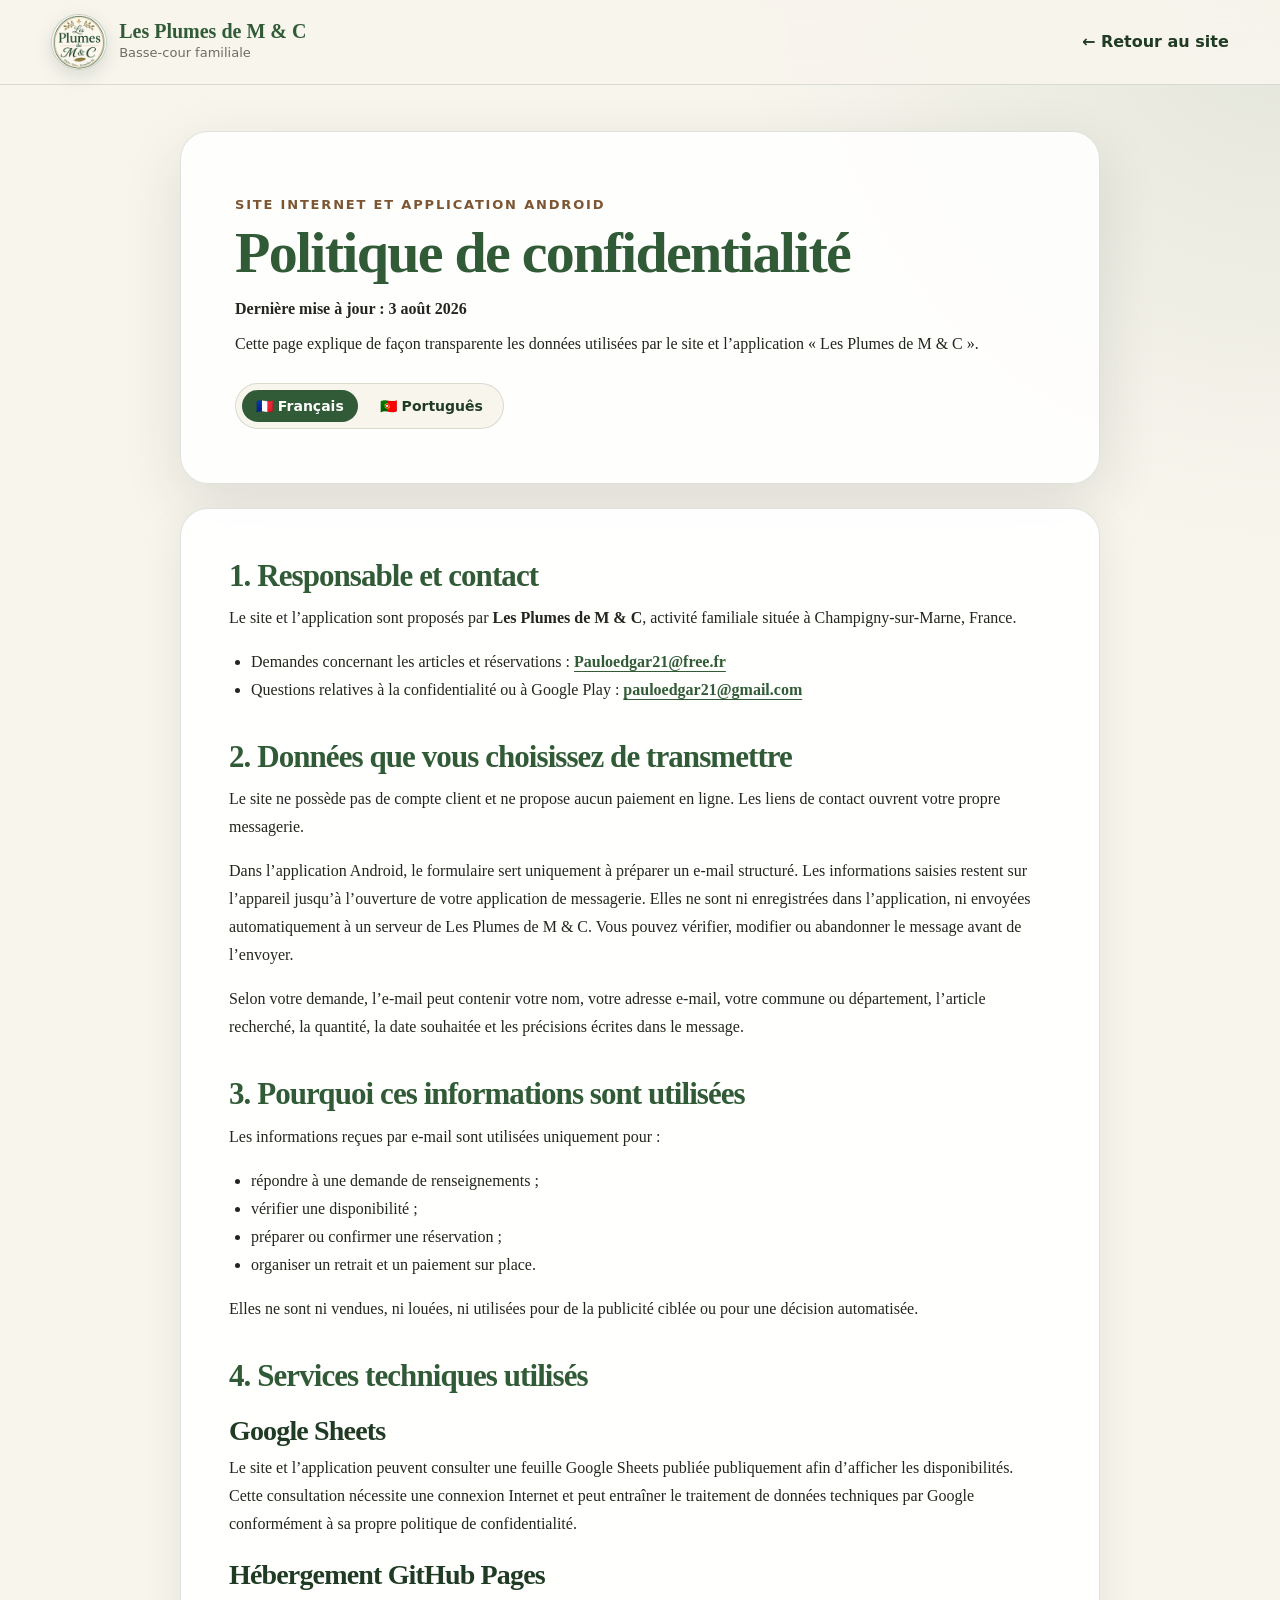
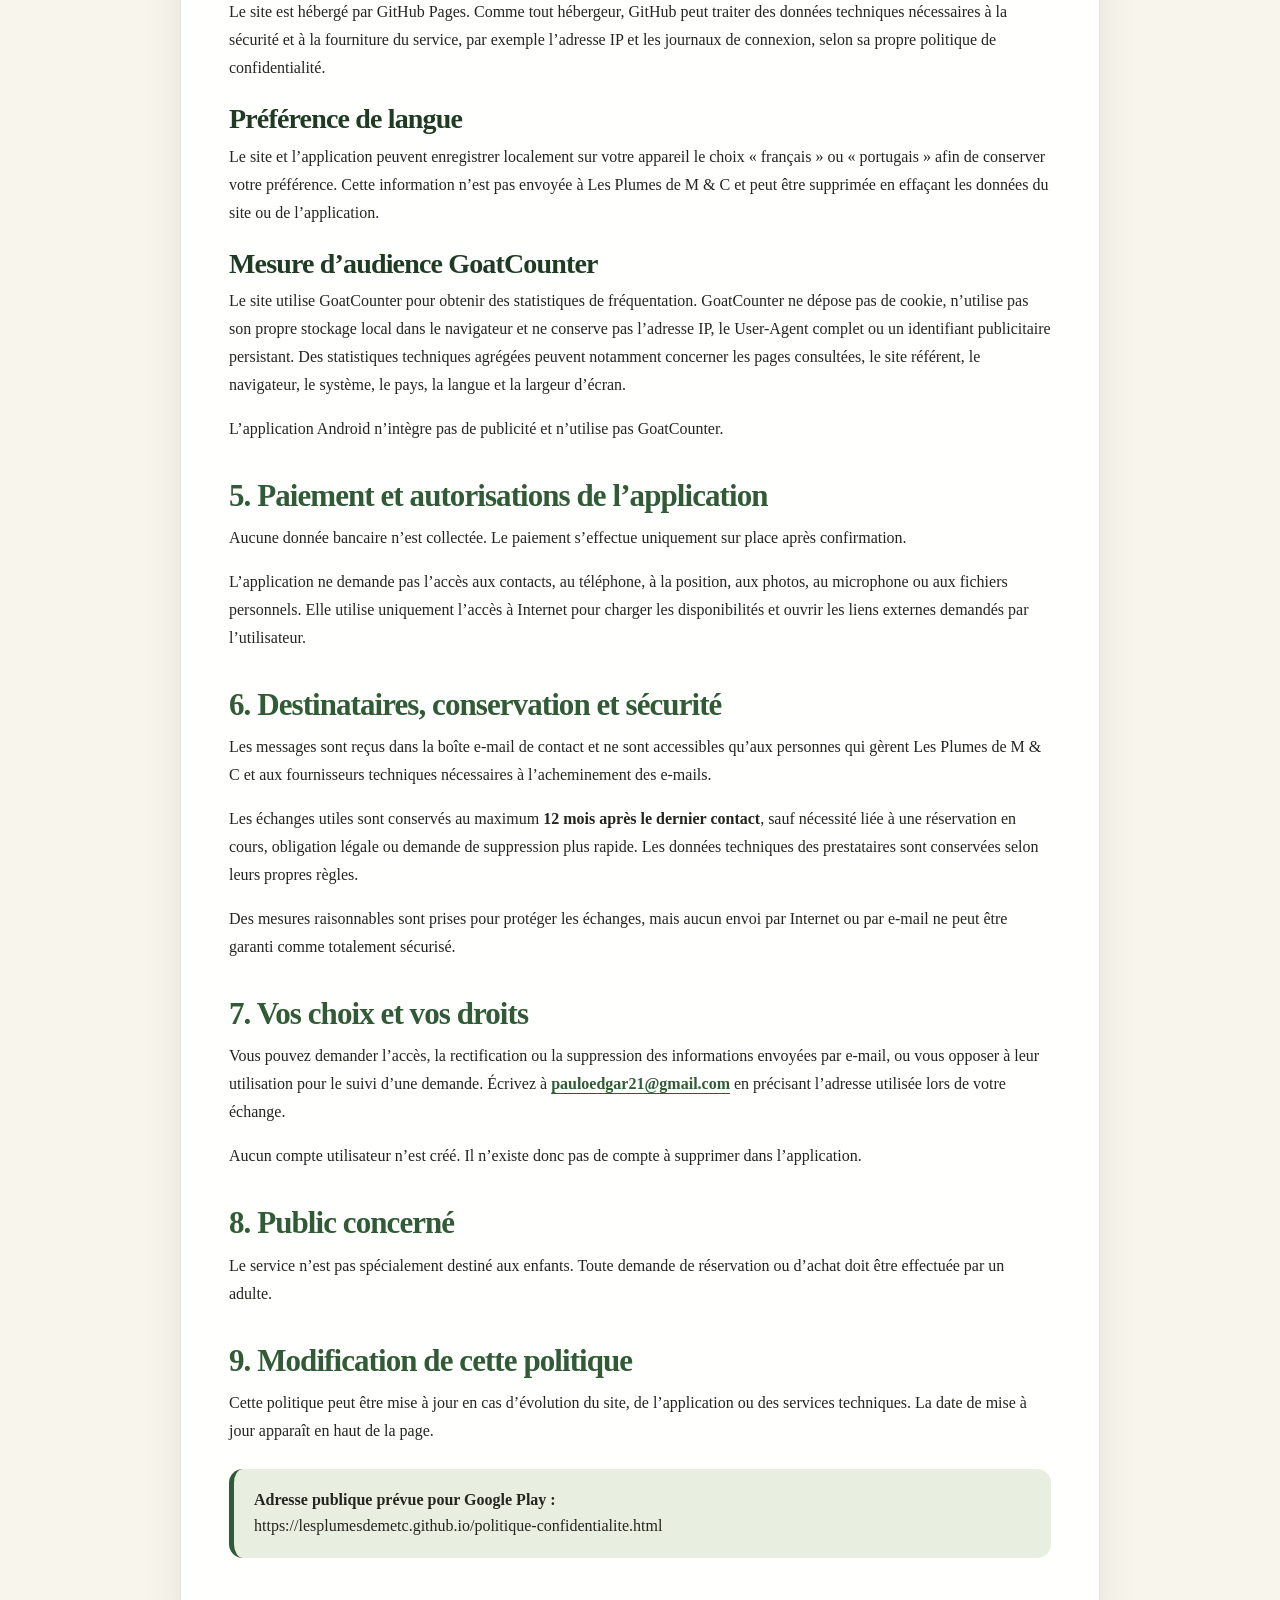
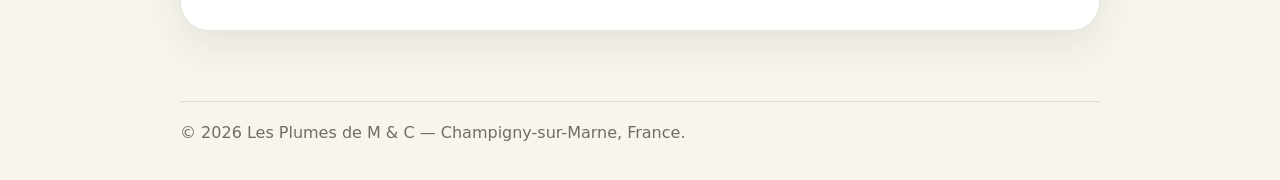
==== commit 9a64d641: "Add files via upload" ====
--- a/politique-confidentialite.html
+++ b/politique-confidentialite.html
@@ -13,7 +13,7 @@
 <body class="privacy-body">
   <header class="site-header privacy-header">
     <a class="brand" href="index.html" aria-label="Retour au site Les Plumes de M & C">
-      <span class="brand-mark">M&amp;C</span>
+      <img class="brand-logo" src="assets/img/logo-les-plumes.png" alt="" width="56" height="56">
       <span>
         <strong>Les Plumes de M &amp; C</strong>
         <em>Basse-cour familiale</em>
--- a/style.css
+++ b/style.css
@@ -44,10 +44,10 @@
   backdrop-filter: blur(14px);
 }
 .brand { display: inline-flex; align-items: center; gap: 12px; min-width: 0; text-decoration: none; }
-.brand-mark {
-  display: grid; place-items: center; width: 48px; height: 48px; border-radius: 50%;
-  color: var(--white); background: var(--green);
-  font: 800 15px/1 ui-sans-serif, system-ui, sans-serif; letter-spacing: 0.06em;
+.brand-logo {
+  flex: 0 0 auto; width: 56px; height: 56px; border-radius: 50%; object-fit: cover;
+  background: #fbf7ef; border: 1px solid rgba(11, 76, 47, 0.22);
+  box-shadow: 0 6px 18px rgba(20, 55, 35, 0.14);
 }
 .brand strong, .brand em { display: block; }
 .brand strong { color: var(--green); font-size: 20px; line-height: 1.1; }
@@ -142,7 +142,8 @@
 }
 .stamp-card { padding: 24px; }
 .stamp-card img {
-  width: 100%; max-width: 360px; margin: 0 auto 16px; border-radius: 24px; background: #fff;
+  width: 100%; max-width: 360px; margin: 0 auto 16px; border-radius: 50%; background: #fbf7ef;
+  border: 1px solid rgba(11, 76, 47, 0.16); box-shadow: 0 14px 34px rgba(20, 55, 35, 0.12);
 }
 .stamp-card figcaption { color: var(--muted); text-align: center; }
 .race-grid { display: grid; grid-template-columns: repeat(3, minmax(0, 1fr)); gap: 26px; }
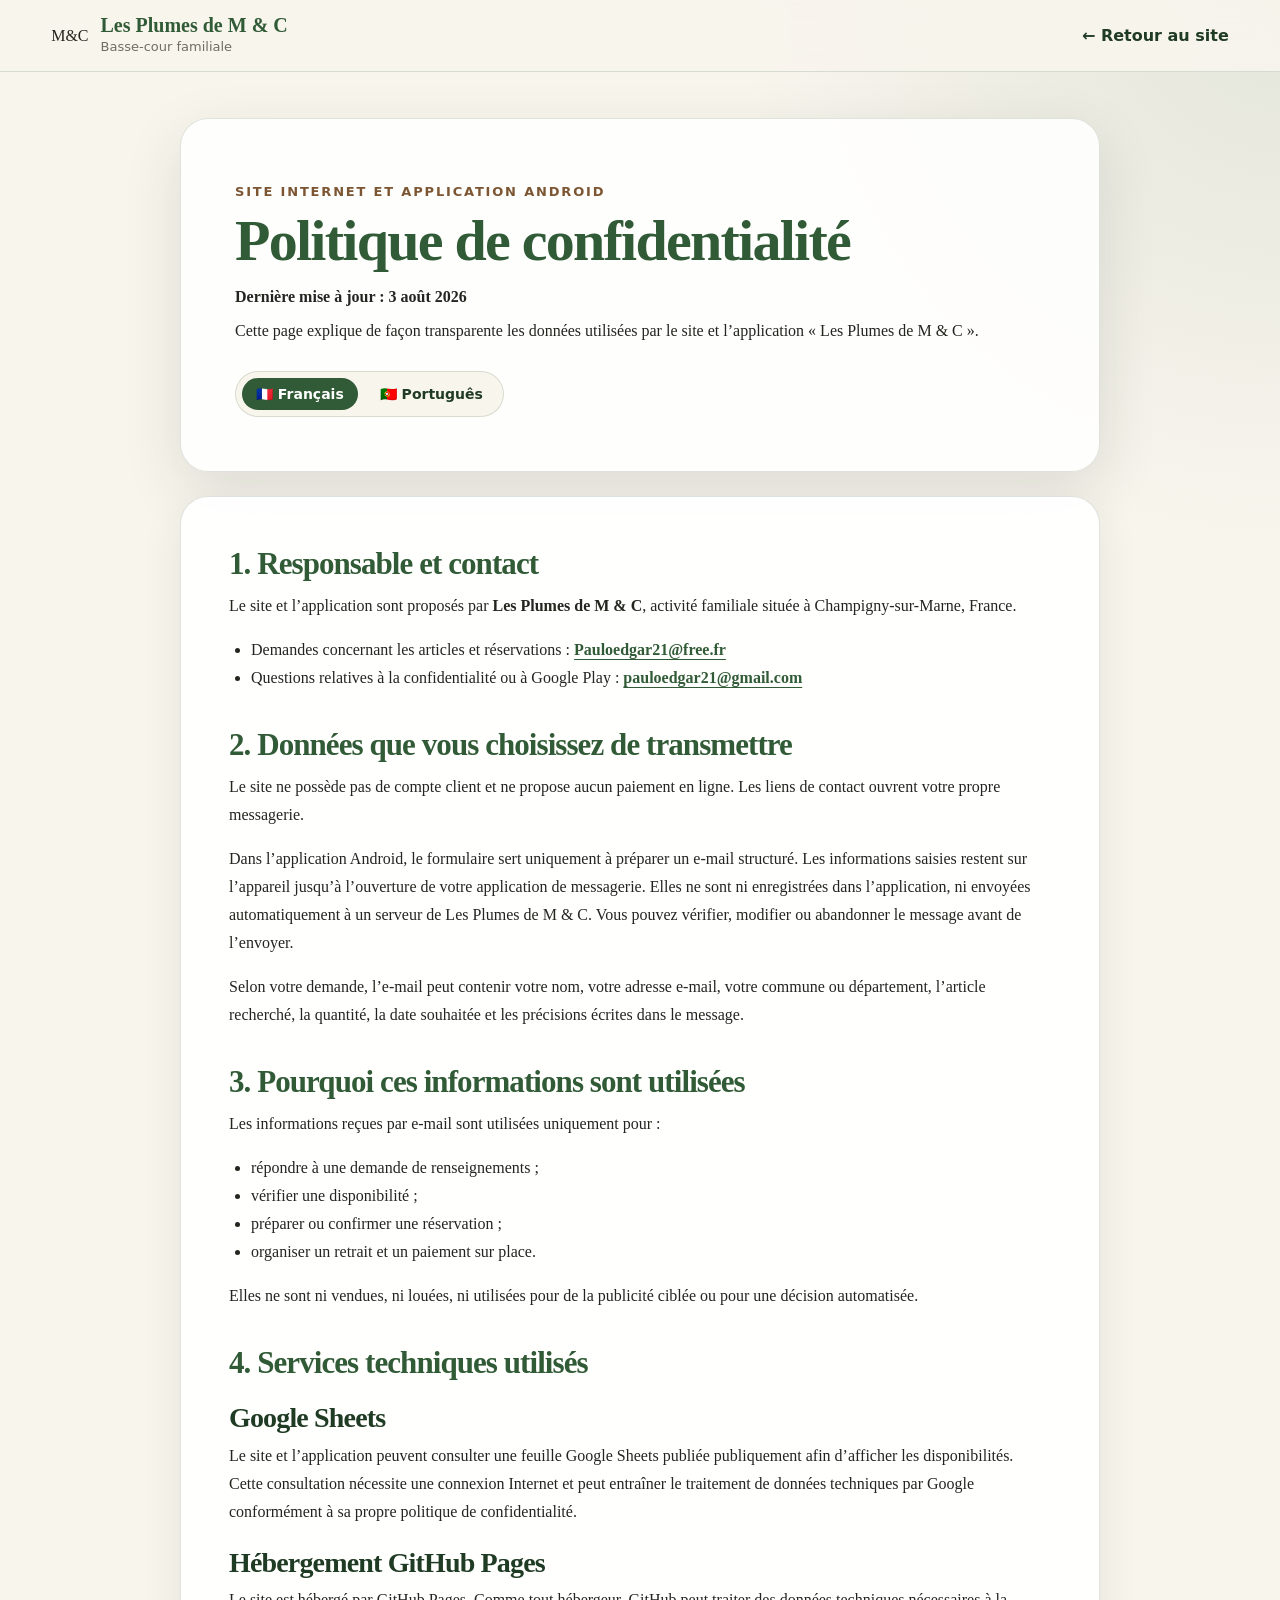
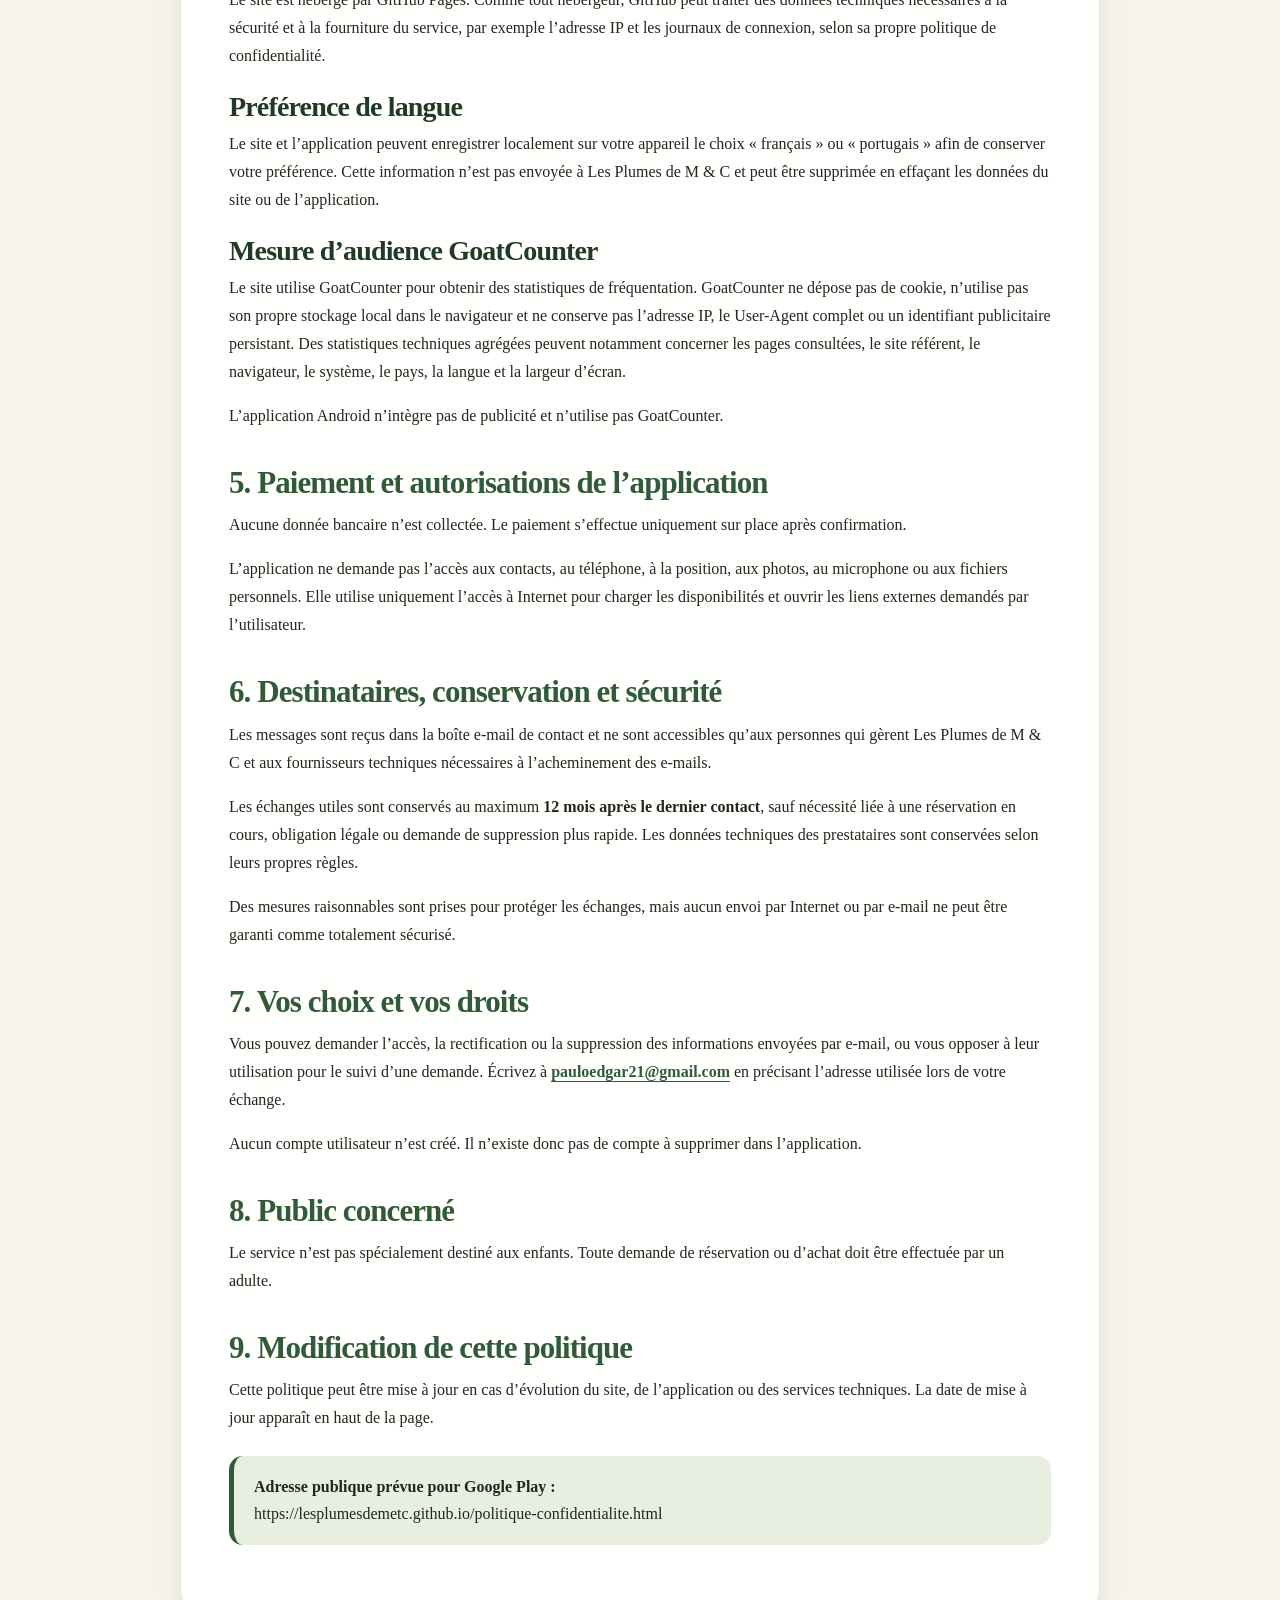
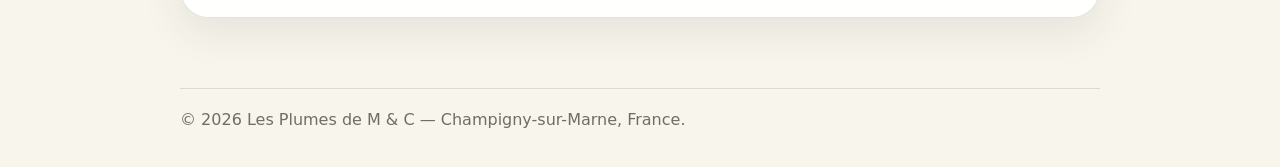
==== commit e84ffc7d: "Add files via upload" ====
--- a/politique-confidentialite.html
+++ b/politique-confidentialite.html
@@ -13,7 +13,7 @@
 <body class="privacy-body">
   <header class="site-header privacy-header">
     <a class="brand" href="index.html" aria-label="Retour au site Les Plumes de M & C">
-      <img class="brand-logo" src="assets/img/logo-les-plumes.png" alt="" width="56" height="56">
+      <span class="brand-mark">M&amp;C</span>
       <span>
         <strong>Les Plumes de M &amp; C</strong>
         <em>Basse-cour familiale</em>
--- a/style.css
+++ b/style.css
@@ -45,9 +45,8 @@
 }
 .brand { display: inline-flex; align-items: center; gap: 12px; min-width: 0; text-decoration: none; }
 .brand-logo {
-  flex: 0 0 auto; width: 56px; height: 56px; border-radius: 50%; object-fit: cover;
-  background: #fbf7ef; border: 1px solid rgba(11, 76, 47, 0.22);
-  box-shadow: 0 6px 18px rgba(20, 55, 35, 0.14);
+  width: 50px; height: 50px; flex: 0 0 50px; object-fit: contain; border-radius: 50%;
+  filter: drop-shadow(0 2px 5px rgba(22, 55, 31, 0.14));
 }
 .brand strong, .brand em { display: block; }
 .brand strong { color: var(--green); font-size: 20px; line-height: 1.1; }
@@ -142,8 +141,7 @@
 }
 .stamp-card { padding: 24px; }
 .stamp-card img {
-  width: 100%; max-width: 360px; margin: 0 auto 16px; border-radius: 50%; background: #fbf7ef;
-  border: 1px solid rgba(11, 76, 47, 0.16); box-shadow: 0 14px 34px rgba(20, 55, 35, 0.12);
+  width: 100%; max-width: 360px; margin: 0 auto 16px; border-radius: 24px; background: #fff;
 }
 .stamp-card figcaption { color: var(--muted); text-align: center; }
 .race-grid { display: grid; grid-template-columns: repeat(3, minmax(0, 1fr)); gap: 26px; }
